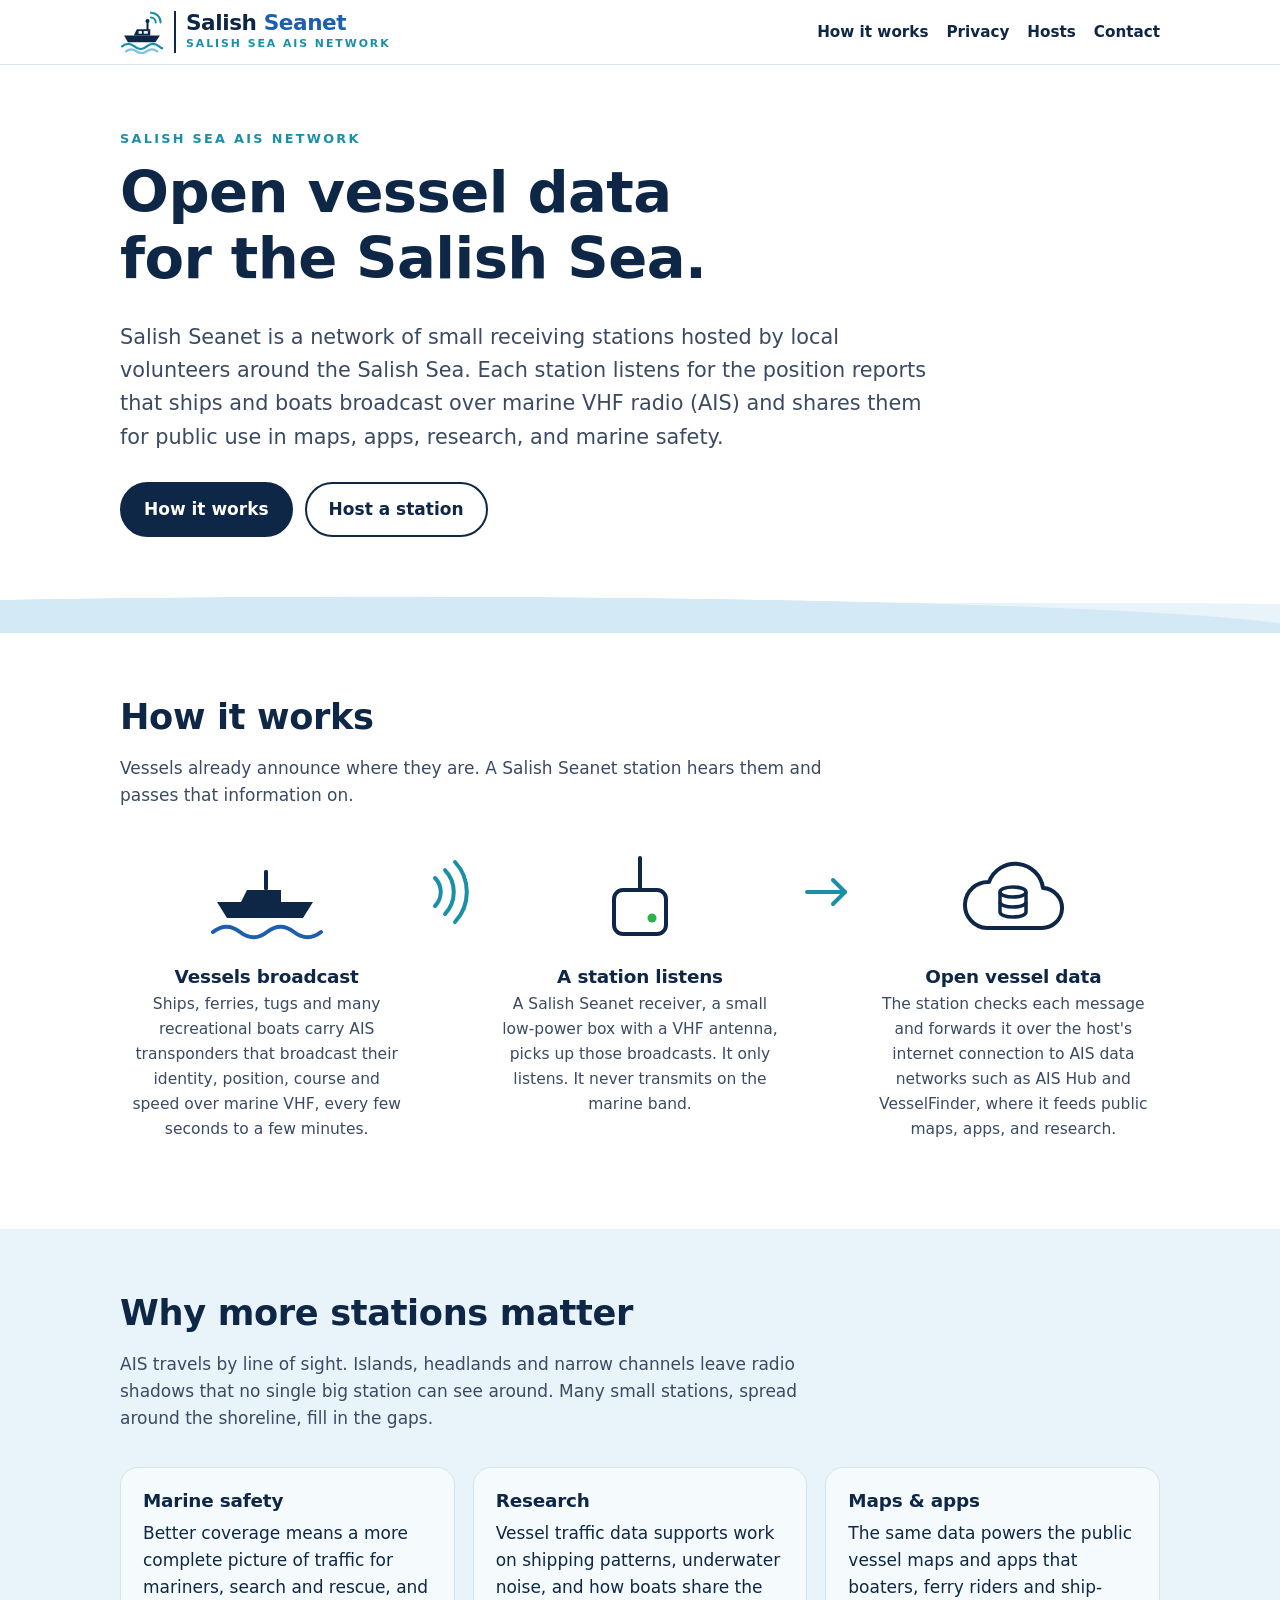
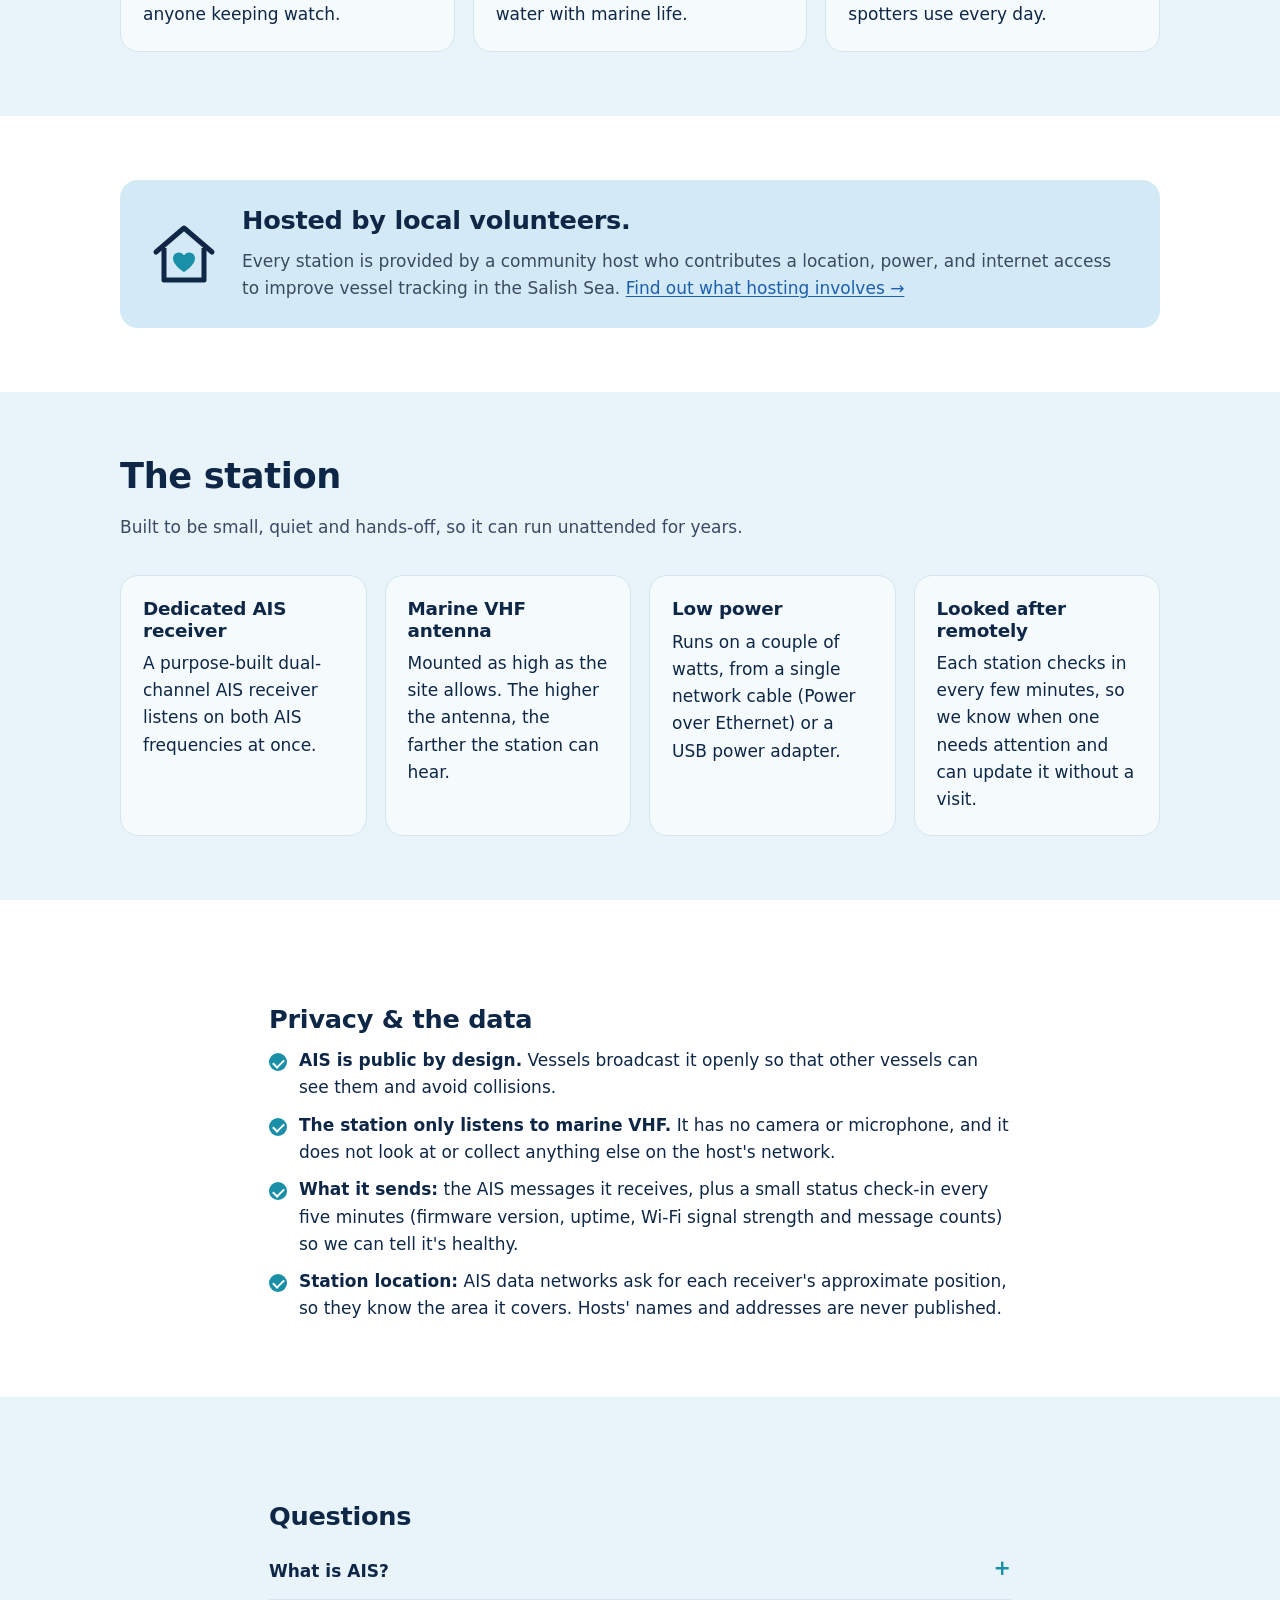
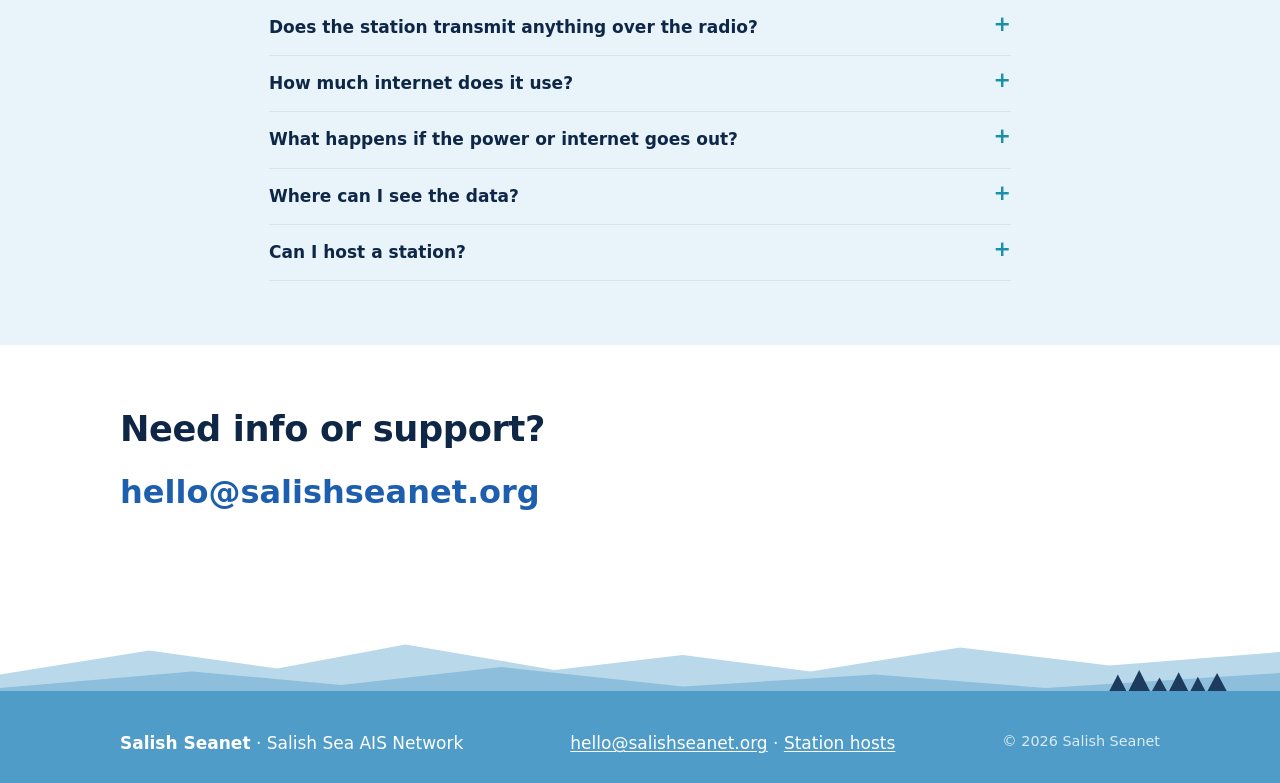
==== index.html @ 32d78054 "Publish site from source 7843631" ====
<!doctype html>
<html lang="en">
<head>
<meta charset="utf-8">
<meta name="viewport" content="width=device-width, initial-scale=1">
<meta name="color-scheme" content="light dark">
<meta name="theme-color" content="#0f2747">
<link rel="icon" href="/assets/logo.svg" type="image/svg+xml">
<link rel="stylesheet" href="/assets/style.css?v=7843631">
<meta property="og:site_name" content="Salish Seanet">
<meta property="og:image" content="https://www.salishseanet.org/assets/logo.svg">
<title>Salish Seanet · Open vessel data for the Salish Sea</title>
<meta name="description" content="Salish Seanet is a network of volunteer-hosted AIS receiving stations that shares vessel positions around the Salish Sea for public maps, apps, research and marine safety.">
<meta property="og:title" content="Salish Seanet · Open vessel data for the Salish Sea">
<meta property="og:description" content="Volunteer-hosted AIS stations sharing vessel positions around the Salish Sea.">
<link rel="canonical" href="https://www.salishseanet.org/">
</head>
<body>
<a class="skip" href="#main">Skip to content</a>
<header class="site-header">
  <div class="wrap header-row">
    <a class="brand" href="/" aria-label="Salish Seanet home">
      <img src="/assets/logo.svg" alt="" width="44" height="44">
      <span class="brand-text">
        <span class="brand-name">Salish <b>Seanet</b></span>
        <span class="brand-tag">Salish Sea AIS Network</span>
      </span>
    </a>
    <nav class="site-nav" aria-label="Main">
      <a href="/#how">How it works</a>
      <a href="/#privacy">Privacy</a>
      <a href="/host/">Hosts</a>
      <a href="/#contact">Contact</a>
    </nav>
  </div>
</header>
<main id="main">

<section class="hero">
  <div class="wrap">
    <p class="eyebrow">Salish Sea AIS Network</p>
    <h1>Open vessel data<br>for the Salish Sea.</h1>
    <p class="lede">Salish Seanet is a network of small receiving stations hosted by
      local volunteers around the Salish Sea. Each station listens for the position
      reports that ships and boats broadcast over marine VHF radio (AIS) and shares
      them for public use in maps, apps, research, and marine safety.</p>
    <div class="cta">
      <a class="btn primary" href="#how">How it works</a>
      <a class="btn" href="/host/">Host a station</a>
    </div>
  </div>
</section>

<section id="how">
  <div class="wrap">
    <h2>How it works</h2>
    <p class="section-lede">Vessels already announce where they are. A Salish Seanet
      station hears them and passes that information on.</p>

    <div class="flow">
      <div class="step">
        <svg class="icon" viewBox="0 0 120 96" aria-hidden="true">
          <g fill="currentColor">
            <rect x="57" y="18" width="4" height="20" rx="1.5"/>
            <path d="M34 50l6-12h34v12z"/>
            <path d="M10 50h96l-10 16H20z"/>
          </g>
          <g fill="none" stroke="var(--blue)" stroke-width="4" stroke-linecap="round">
            <path d="M6 80c9-7 18-7 27 0s18 7 27 0 18-7 27 0 18 7 27 0"/>
          </g>
        </svg>
        <h3>Vessels broadcast</h3>
        <p>Ships, ferries, tugs and many recreational boats carry AIS transponders that
          broadcast their identity, position, course and speed over marine VHF, every
          few seconds to a few minutes.</p>
      </div>

      <svg class="arrow" viewBox="0 0 56 96" aria-hidden="true">
        <g fill="none" stroke="currentColor" stroke-width="4" stroke-linecap="round">
          <path d="M10 34a20 20 0 0 1 0 28"/>
          <path d="M20 26a32 32 0 0 1 0 44"/>
          <path d="M30 18a44 44 0 0 1 0 60"/>
        </g>
      </svg>

      <div class="step">
        <svg class="icon" viewBox="0 0 120 96" aria-hidden="true">
          <rect x="58" y="4" width="4" height="34" rx="2" fill="currentColor"/>
          <rect x="34" y="38" width="52" height="44" rx="9" fill="none" stroke="currentColor" stroke-width="4"/>
          <circle cx="72" cy="66" r="4.5" fill="#2bb24c"/>
        </svg>
        <h3>A station listens</h3>
        <p>A Salish Seanet receiver, a small low-power box with a VHF antenna, picks up
          those broadcasts. It only listens. It never transmits on the marine band.</p>
      </div>

      <svg class="arrow" viewBox="0 0 56 96" aria-hidden="true">
        <g fill="none" stroke="currentColor" stroke-width="4" stroke-linecap="round" stroke-linejoin="round">
          <path d="M8 48h38"/><path d="M34 36l12 12-12 12"/>
        </g>
      </svg>

      <div class="step">
        <svg class="icon" viewBox="0 0 120 96" aria-hidden="true">
          <path d="M34 76h54a20 20 0 0 0 2-40 28 28 0 0 0-54-6 23 23 0 0 0-2 46z" fill="none" stroke="currentColor" stroke-width="4" stroke-linejoin="round"/>
          <g fill="none" stroke="currentColor" stroke-width="3.5">
            <ellipse cx="60" cy="40" rx="13" ry="5"/>
            <path d="M47 40v20c0 2.8 5.8 5 13 5s13-2.2 13-5V40"/>
            <path d="M47 50c0 2.8 5.8 5 13 5s13-2.2 13-5"/>
          </g>
        </svg>
        <h3>Open vessel data</h3>
        <p>The station checks each message and forwards it over the host's internet
          connection to AIS data networks such as AIS&nbsp;Hub and VesselFinder,
          where it feeds public maps, apps, and research.</p>
      </div>
    </div>
  </div>
</section>

<section class="tint">
  <div class="wrap">
    <h2>Why more stations matter</h2>
    <p class="section-lede">AIS travels by line of sight. Islands, headlands and narrow
      channels leave radio shadows that no single big station can see around. Many small
      stations, spread around the shoreline, fill in the gaps.</p>
    <div class="grid">
      <div class="card"><h3>Marine safety</h3><p>Better coverage means a more complete
        picture of traffic for mariners, search and rescue, and anyone keeping watch.</p></div>
      <div class="card"><h3>Research</h3><p>Vessel traffic data supports work on shipping
        patterns, underwater noise, and how boats share the water with marine life.</p></div>
      <div class="card"><h3>Maps &amp; apps</h3><p>The same data powers the public vessel
        maps and apps that boaters, ferry riders and ship-spotters use every day.</p></div>
    </div>
  </div>
</section>

<section>
  <div class="wrap">
    <div class="band">
      <svg viewBox="0 0 72 72" width="72" height="72" aria-hidden="true">
        <path d="M8 34L36 10l28 24" fill="none" stroke="currentColor" stroke-width="5" stroke-linecap="round" stroke-linejoin="round"/>
        <path d="M16 30v32h40V30" fill="none" stroke="currentColor" stroke-width="5" stroke-linejoin="round"/>
        <path d="M36 54s-11-6.5-11-13.5a6 6 0 0 1 11-3.3 6 6 0 0 1 11 3.3C47 47.5 36 54 36 54z" fill="var(--teal)"/>
      </svg>
      <div>
        <h2>Hosted by local volunteers.</h2>
        <p>Every station is provided by a community host who contributes a location,
          power, and internet access to improve vessel tracking in the Salish Sea.
          <a href="/host/">Find out what hosting involves →</a></p>
      </div>
    </div>
  </div>
</section>

<section class="tint">
  <div class="wrap">
    <h2>The station</h2>
    <p class="section-lede">Built to be small, quiet and hands-off, so it can run
      unattended for years.</p>
    <div class="grid">
      <div class="card"><h3>Dedicated AIS receiver</h3><p>A purpose-built dual-channel AIS
        receiver listens on both AIS frequencies at once.</p></div>
      <div class="card"><h3>Marine VHF antenna</h3><p>Mounted as high as the site allows.
        The higher the antenna, the farther the station can hear.</p></div>
      <div class="card"><h3>Low power</h3><p>Runs on a couple of watts, from a single
        network cable (Power over Ethernet) or a USB power adapter.</p></div>
      <div class="card"><h3>Looked after remotely</h3><p>Each station checks in every few
        minutes, so we know when one needs attention and can update it without a visit.</p></div>
    </div>
  </div>
</section>

<section id="privacy">
  <div class="wrap prose">
    <h2>Privacy &amp; the data</h2>
    <ul class="checks">
      <li><strong>AIS is public by design.</strong> Vessels broadcast it openly so that other
        vessels can see them and avoid collisions.</li>
      <li><strong>The station only listens to marine VHF.</strong> It has no camera or
        microphone, and it does not look at or collect anything else on the host's network.</li>
      <li><strong>What it sends:</strong> the AIS messages it receives, plus a small status
        check-in every five minutes (firmware version, uptime, Wi-Fi signal strength and
        message counts) so we can tell it's healthy.</li>
      <li><strong>Station location:</strong> AIS data networks ask for each receiver's
        approximate position, so they know the area it covers. Hosts' names and addresses
        are never published.</li>
    </ul>
  </div>
</section>

<section class="tint" id="faq">
  <div class="wrap prose">
    <h2>Questions</h2>
    <details><summary>What is AIS?</summary>
      <p>The Automatic Identification System. Ships and many smaller boats carry an AIS
        transponder that broadcasts the vessel's name, position, course and speed on two
        marine VHF channels near 162&nbsp;MHz. Anyone with a receiver can hear it.</p></details>
    <details><summary>Does the station transmit anything over the radio?</summary>
      <p>No. It's a receiver only. All it sends goes over the host's internet connection.</p></details>
    <details><summary>How much internet does it use?</summary>
      <p>Very little. AIS messages are tiny text lines, so a station typically uses only a few
        megabytes a day, even near busy shipping lanes.</p></details>
    <details><summary>What happens if the power or internet goes out?</summary>
      <p>Nothing to do. The station starts again on its own when power returns and picks up
        where it left off when the connection comes back.</p></details>
    <details><summary>Where can I see the data?</summary>
      <p>On public vessel-tracking maps such as VesselFinder. AIS Hub also shares the
        combined data with organizations that contribute their own feeds.</p></details>
    <details><summary>Can I host a station?</summary>
      <p>We'd love to hear from you, especially if you have a spot with a clear view of the
        water. See <a href="/host/">hosting a station</a>.</p></details>
  </div>
</section>

<section id="contact">
  <div class="wrap contact">
    <div>
      <h2>Need info or support?</h2>
      <a class="big" href="mailto:hello@salishseanet.org">hello@salishseanet.org</a>
    </div>
  </div>
</section>

</main>
<footer class="site-footer">
  <svg class="shoreline" viewBox="0 0 1200 120" preserveAspectRatio="none" aria-hidden="true">
    <path d="M0 70 L140 38 L260 62 L380 30 L520 64 L640 44 L760 66 L900 34 L1040 58 L1200 40 V120 H0Z" fill="var(--hill-far)"/>
    <path d="M0 88 L180 66 L320 84 L470 60 L640 86 L820 70 L980 88 L1200 68 V120 H0Z" fill="var(--hill-near)"/>
    <g fill="var(--trees)">
      <path d="M1040 92l8-22 8 22z"/><path d="M1058 92l10-28 10 28z"/><path d="M1080 92l7-18 7 18z"/>
      <path d="M1096 92l9-25 9 25z"/><path d="M1116 92l7-19 7 19z"/><path d="M1132 92l9-24 9 24z"/>
    </g>
    <rect y="92" width="1200" height="28" fill="var(--water)"/>
  </svg>
  <div class="footer-body">
    <div class="wrap footer-row">
      <p><strong>Salish Seanet</strong> · Salish Sea AIS Network</p>
      <p><a href="mailto:hello@salishseanet.org">hello@salishseanet.org</a> · <a href="/host/">Station hosts</a></p>
      <p class="fine">© 2026 Salish Seanet</p>
    </div>
  </div>
</footer>
</body>
</html>
---- assets/style.css ----
/* Salish Seanet — colours from the station sticker */
:root {
  --ink: #0f2747;
  --ink-soft: #3b4a63;
  --blue: #1d5fae;
  --teal: #1a8fa8;
  --sky: #e8f3fa;
  --sky-2: #d3e9f5;
  --bg: #ffffff;
  --card: #f5fafd;
  --line: #d6e4ee;
  --hill-far: #b9d8ea;
  --hill-near: #8dbfdc;
  --trees: #1d3b5c;
  --water: #4f9cc8;
  --radius: 18px;
  --maxw: 1080px;
}
@media (prefers-color-scheme: dark) {
  :root {
    --ink: #e7f0f8;
    --ink-soft: #b3c3d6;
    --blue: #7db4f0;
    --teal: #4cc0d6;
    --sky: #12243a;
    --sky-2: #17304c;
    --bg: #0a1626;
    --card: #10213a;
    --line: #22395a;
    --hill-far: #1b3553;
    --hill-near: #23476d;
    --trees: #0b1a2c;
    --water: #1f5a85;
  }
}

* { box-sizing: border-box; }
html { scroll-behavior: smooth; }
body {
  margin: 0;
  background: var(--bg);
  color: var(--ink);
  font: 17px/1.6 system-ui, -apple-system, "Segoe UI", Roboto, "Helvetica Neue", Arial, sans-serif;
  -webkit-text-size-adjust: 100%;
}
img, svg { max-width: 100%; }
a { color: var(--blue); text-underline-offset: 2px; }
a:hover { color: var(--teal); }
h1, h2, h3 { line-height: 1.15; letter-spacing: -0.01em; margin: 0 0 .5em; }
h1 { font-size: clamp(2.2rem, 6vw, 3.6rem); font-weight: 800; }
h2 { font-size: clamp(1.6rem, 3.6vw, 2.2rem); font-weight: 800; }
h3 { font-size: 1.15rem; font-weight: 700; }
p { margin: 0 0 1em; }
.wrap { max-width: var(--maxw); margin: 0 auto; padding: 0 20px; }

.skip { position: absolute; left: -9999px; }
.skip:focus { left: 12px; top: 12px; background: var(--bg); padding: 8px 12px; z-index: 10; }

/* Header */
.site-header { border-bottom: 1px solid var(--line); background: var(--bg); position: sticky; top: 0; z-index: 5; }
.header-row { display: flex; align-items: center; justify-content: space-between; gap: 16px; padding-top: 10px; padding-bottom: 10px; flex-wrap: wrap; }
.brand { display: flex; align-items: center; gap: 10px; text-decoration: none; color: var(--ink); }
.brand-text { display: flex; flex-direction: column; border-left: 2px solid var(--ink); padding-left: 10px; }
.brand-name { font-size: 1.35rem; font-weight: 800; letter-spacing: -0.02em; line-height: 1.1; }
.brand-name b { color: var(--blue); font-weight: 800; }
.brand-tag { font-size: .68rem; letter-spacing: .18em; text-transform: uppercase; color: var(--teal); font-weight: 600; }
.site-nav { display: flex; gap: 18px; flex-wrap: wrap; }
.site-nav a { color: var(--ink); text-decoration: none; font-weight: 600; font-size: .95rem; }
.site-nav a:hover { color: var(--teal); }

/* Hero */
.hero { position: relative; padding: 64px 0 96px; overflow: hidden; }
.hero::after {
  content: ""; position: absolute; left: 0; right: 0; bottom: 0; height: 70px;
  background:
    radial-gradient(120% 60px at 30% 100%, var(--sky-2) 60%, transparent 61%),
    radial-gradient(120% 50px at 80% 100%, var(--sky) 60%, transparent 61%);
}
.eyebrow { text-transform: uppercase; letter-spacing: .18em; font-size: .8rem; font-weight: 700; color: var(--teal); margin-bottom: .8em; }
.lede { font-size: clamp(1.1rem, 2.2vw, 1.3rem); color: var(--ink-soft); max-width: 40em; }
.cta { display: flex; gap: 12px; flex-wrap: wrap; margin-top: 28px; }
.btn { display: inline-block; padding: 12px 22px; border-radius: 999px; font-weight: 700; text-decoration: none; border: 2px solid var(--ink); color: var(--ink); }
.btn.primary { background: var(--ink); color: var(--bg); }
.btn:hover { border-color: var(--teal); color: var(--teal); }
.btn.primary:hover { background: var(--teal); color: #fff; }

/* Sections */
section { padding: 64px 0; }
section.tint { background: var(--sky); }
.section-lede { color: var(--ink-soft); max-width: 42em; margin-bottom: 2em; }

/* Flow diagram */
.flow { display: grid; grid-template-columns: 1fr auto 1fr auto 1fr; align-items: start; gap: 12px; }
.step { text-align: center; padding: 8px; }
.step .icon { width: 120px; height: 96px; margin: 0 auto 10px; color: var(--ink); }
.step h3 { margin-bottom: .3em; }
.step p { color: var(--ink-soft); font-size: .97rem; }
.arrow { color: var(--teal); width: 56px; height: 96px; }
@media (max-width: 760px) {
  .flow { grid-template-columns: 1fr; }
  .arrow { transform: rotate(90deg); margin: -8px auto; height: 48px; }
}

/* Cards */
.grid { display: grid; gap: 18px; grid-template-columns: repeat(auto-fit, minmax(240px, 1fr)); }
.card { background: var(--card); border: 1px solid var(--line); border-radius: var(--radius); padding: 22px; }
.card p:last-child { margin-bottom: 0; }

/* Volunteer band */
.band { display: flex; gap: 22px; align-items: center; background: var(--sky-2); border-radius: var(--radius); padding: 26px 28px; }
.band svg { flex: 0 0 72px; color: var(--ink); }
.band h2 { font-size: 1.6rem; }
.band p { margin: 0; color: var(--ink-soft); }
@media (max-width: 560px) { .band { flex-direction: column; align-items: flex-start; } }

/* Lists, FAQ */
.checks { list-style: none; padding: 0; margin: 0; }
.checks li { padding-left: 30px; position: relative; margin-bottom: .6em; }
.checks li::before { content: ""; position: absolute; left: 0; top: .35em; width: 18px; height: 18px; border-radius: 50%; background: var(--teal); }
.checks li::after { content: ""; position: absolute; left: 6px; top: .55em; width: 5px; height: 9px; border: solid var(--bg); border-width: 0 2px 2px 0; transform: rotate(45deg); }
details { border-bottom: 1px solid var(--line); padding: 14px 0; }
details summary { cursor: pointer; font-weight: 700; list-style: none; display: flex; justify-content: space-between; gap: 12px; }
details summary::-webkit-details-marker { display: none; }
details summary::after { content: "+"; color: var(--teal); font-size: 1.3rem; line-height: 1; }
details[open] summary::after { content: "–"; }
details p { margin: .6em 0 0; color: var(--ink-soft); }

/* Contact */
.contact { display: flex; gap: 28px; align-items: center; flex-wrap: wrap; }
.contact .big { font-size: clamp(1.4rem, 3.4vw, 2rem); font-weight: 800; color: var(--blue); text-decoration: none; word-break: break-word; }

/* Footer */
.site-footer { margin-top: 40px; }
.shoreline { display: block; width: 100%; height: 90px; }
.footer-body { background: var(--water); color: #fff; padding: 18px 0 26px; }
.footer-body a { color: #fff; }
.footer-row { display: flex; flex-wrap: wrap; justify-content: space-between; gap: 6px 24px; }
.footer-row p { margin: 0; }
.fine { opacity: .8; font-size: .9rem; }

/* Simple page */
.page-head { padding-top: 56px; padding-bottom: 24px; }
.prose { max-width: 46em; }
.prose h2 { margin-top: 1.6em; font-size: 1.6rem; }
.steps { padding-left: 1.2em; }
.steps li { margin-bottom: .6em; }
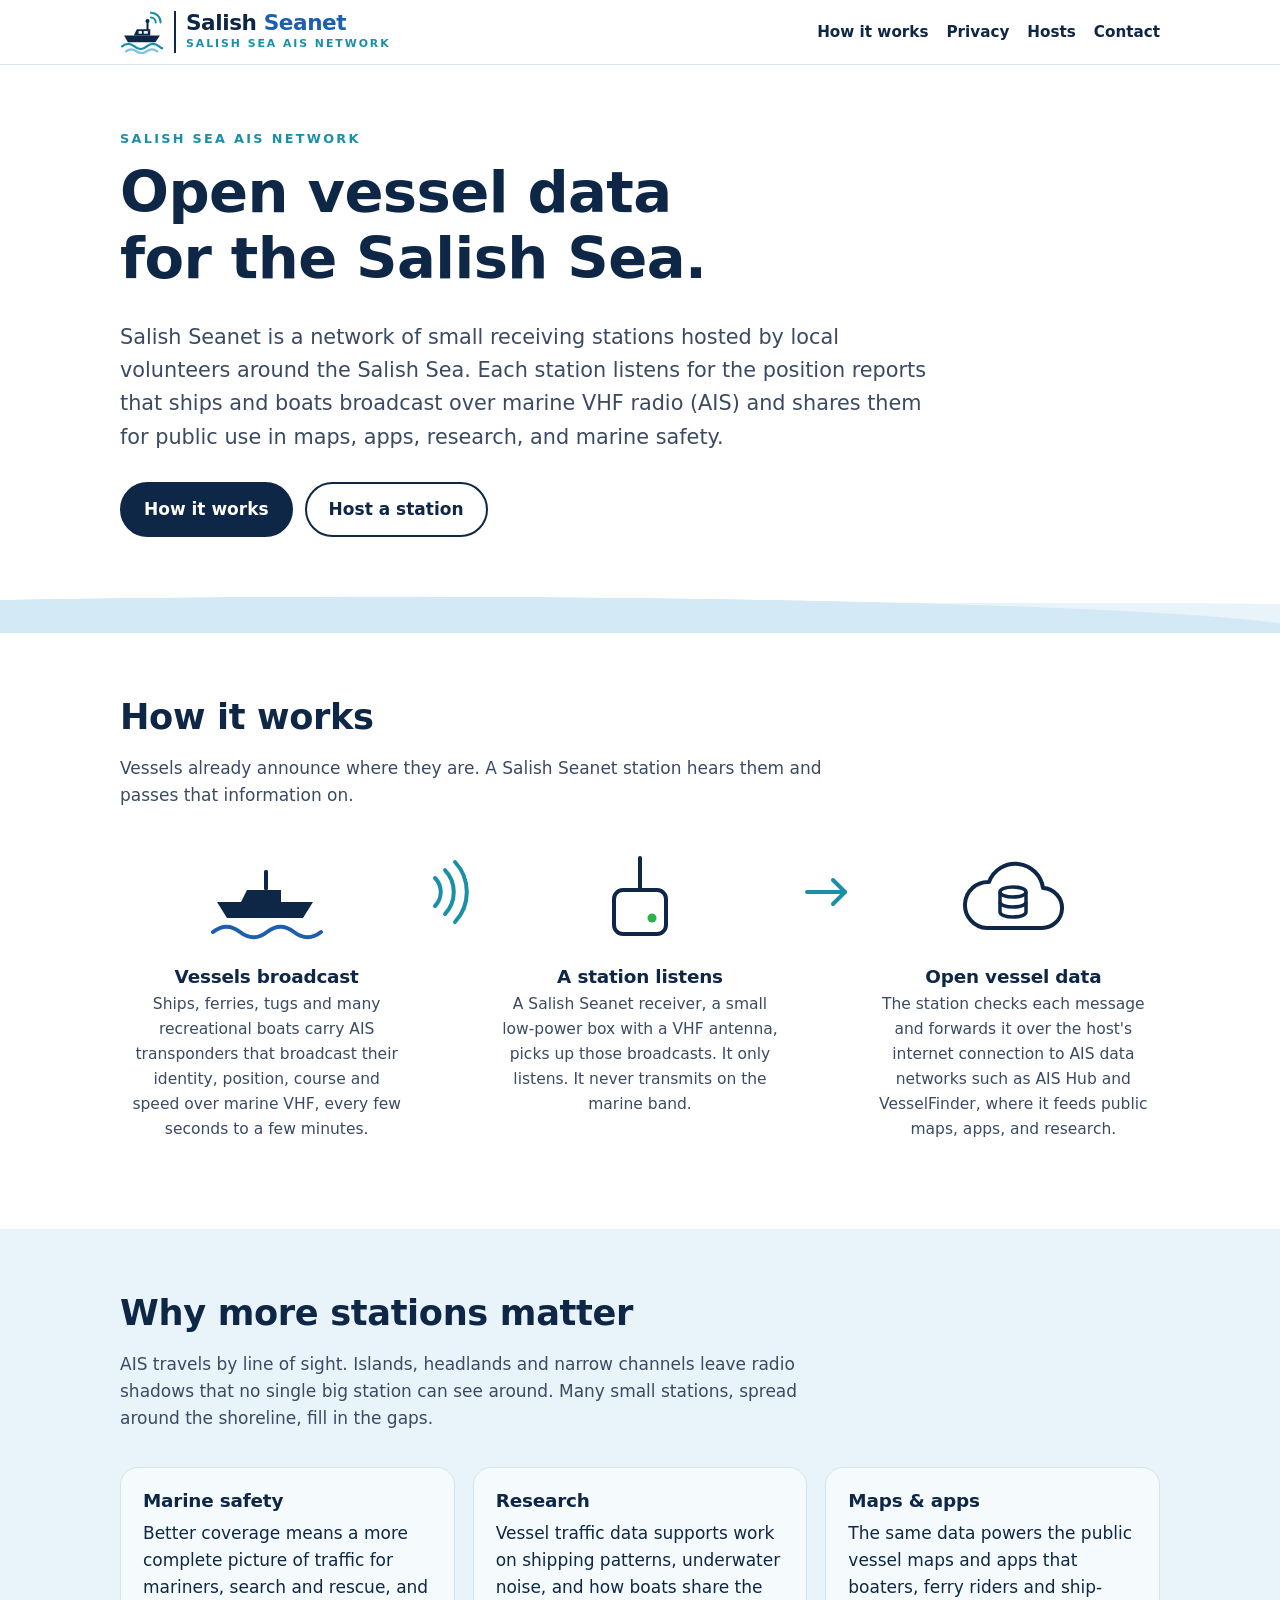
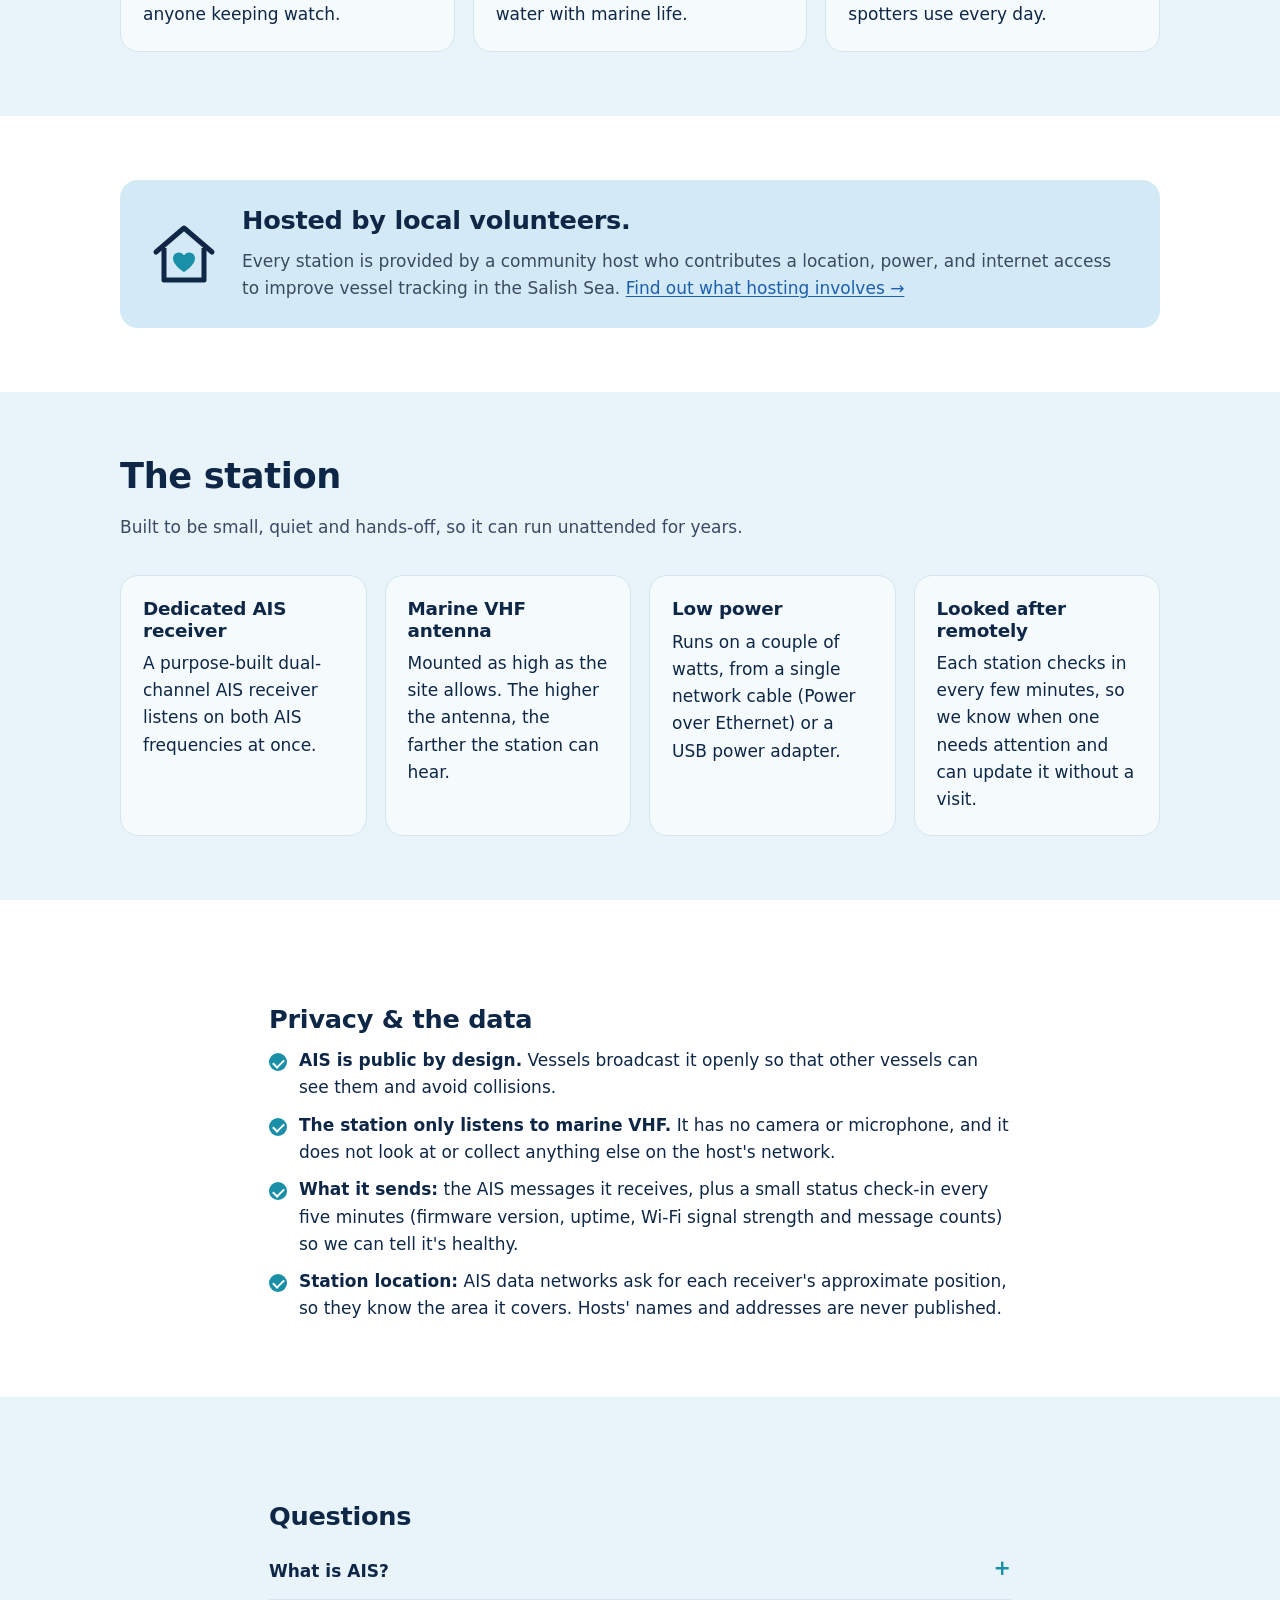
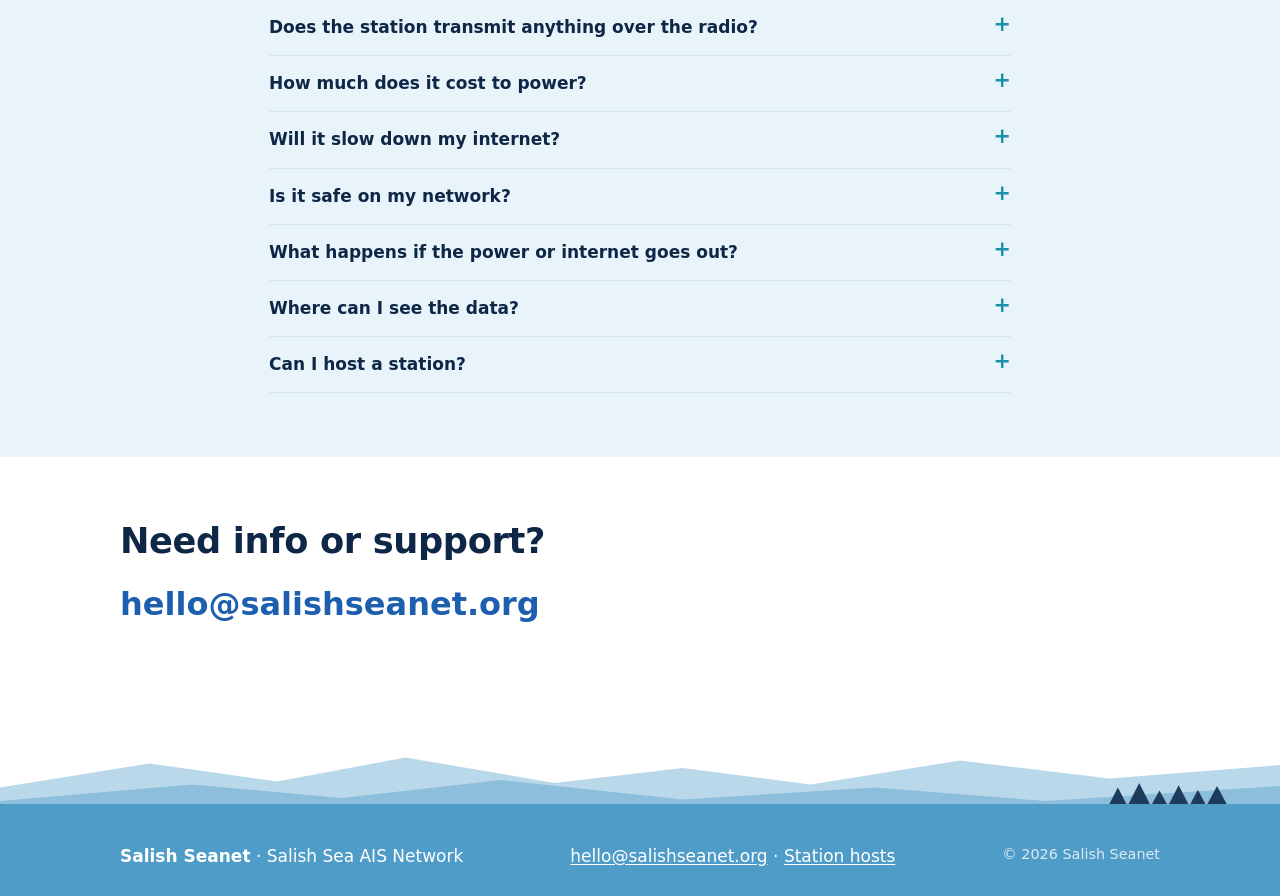
==== commit 59c47c75: "Publish site from source 15d46f9" ====
--- a/index.html
+++ b/index.html
@@ -6,7 +6,7 @@
 <meta name="color-scheme" content="light dark">
 <meta name="theme-color" content="#0f2747">
 <link rel="icon" href="/assets/logo.svg" type="image/svg+xml">
-<link rel="stylesheet" href="/assets/style.css?v=7843631">
+<link rel="stylesheet" href="/assets/style.css?v=15d46f9">
 <meta property="og:site_name" content="Salish Seanet">
 <meta property="og:image" content="https://www.salishseanet.org/assets/logo.svg">
 <title>Salish Seanet · Open vessel data for the Salish Sea</title>
@@ -198,9 +198,14 @@
         marine VHF channels near 162&nbsp;MHz. Anyone with a receiver can hear it.</p></details>
     <details><summary>Does the station transmit anything over the radio?</summary>
       <p>No. It's a receiver only. All it sends goes over the host's internet connection.</p></details>
-    <details><summary>How much internet does it use?</summary>
-      <p>Very little. AIS messages are tiny text lines, so a station typically uses only a few
-        megabytes a day, even near busy shipping lanes.</p></details>
+    <details><summary>How much does it cost to power?</summary>
+      <p>About $3 a year. It draws about two watts, less than a single LED light bulb.</p></details>
+    <details><summary>Will it slow down my internet?</summary>
+      <p>No. It uses a tiny bit of upload spread through the day, about the same as loading
+        a few web pages, and doesn't touch your download speed.</p></details>
+    <details><summary>Is it safe on my network?</summary>
+      <p>Yes. It only sends AIS data out, accepts no incoming connections, and never talks to
+        your other devices. <a href="/host/#costs">More for hosts →</a></p></details>
     <details><summary>What happens if the power or internet goes out?</summary>
       <p>Nothing to do. The station starts again on its own when power returns and picks up
         where it left off when the connection comes back.</p></details>
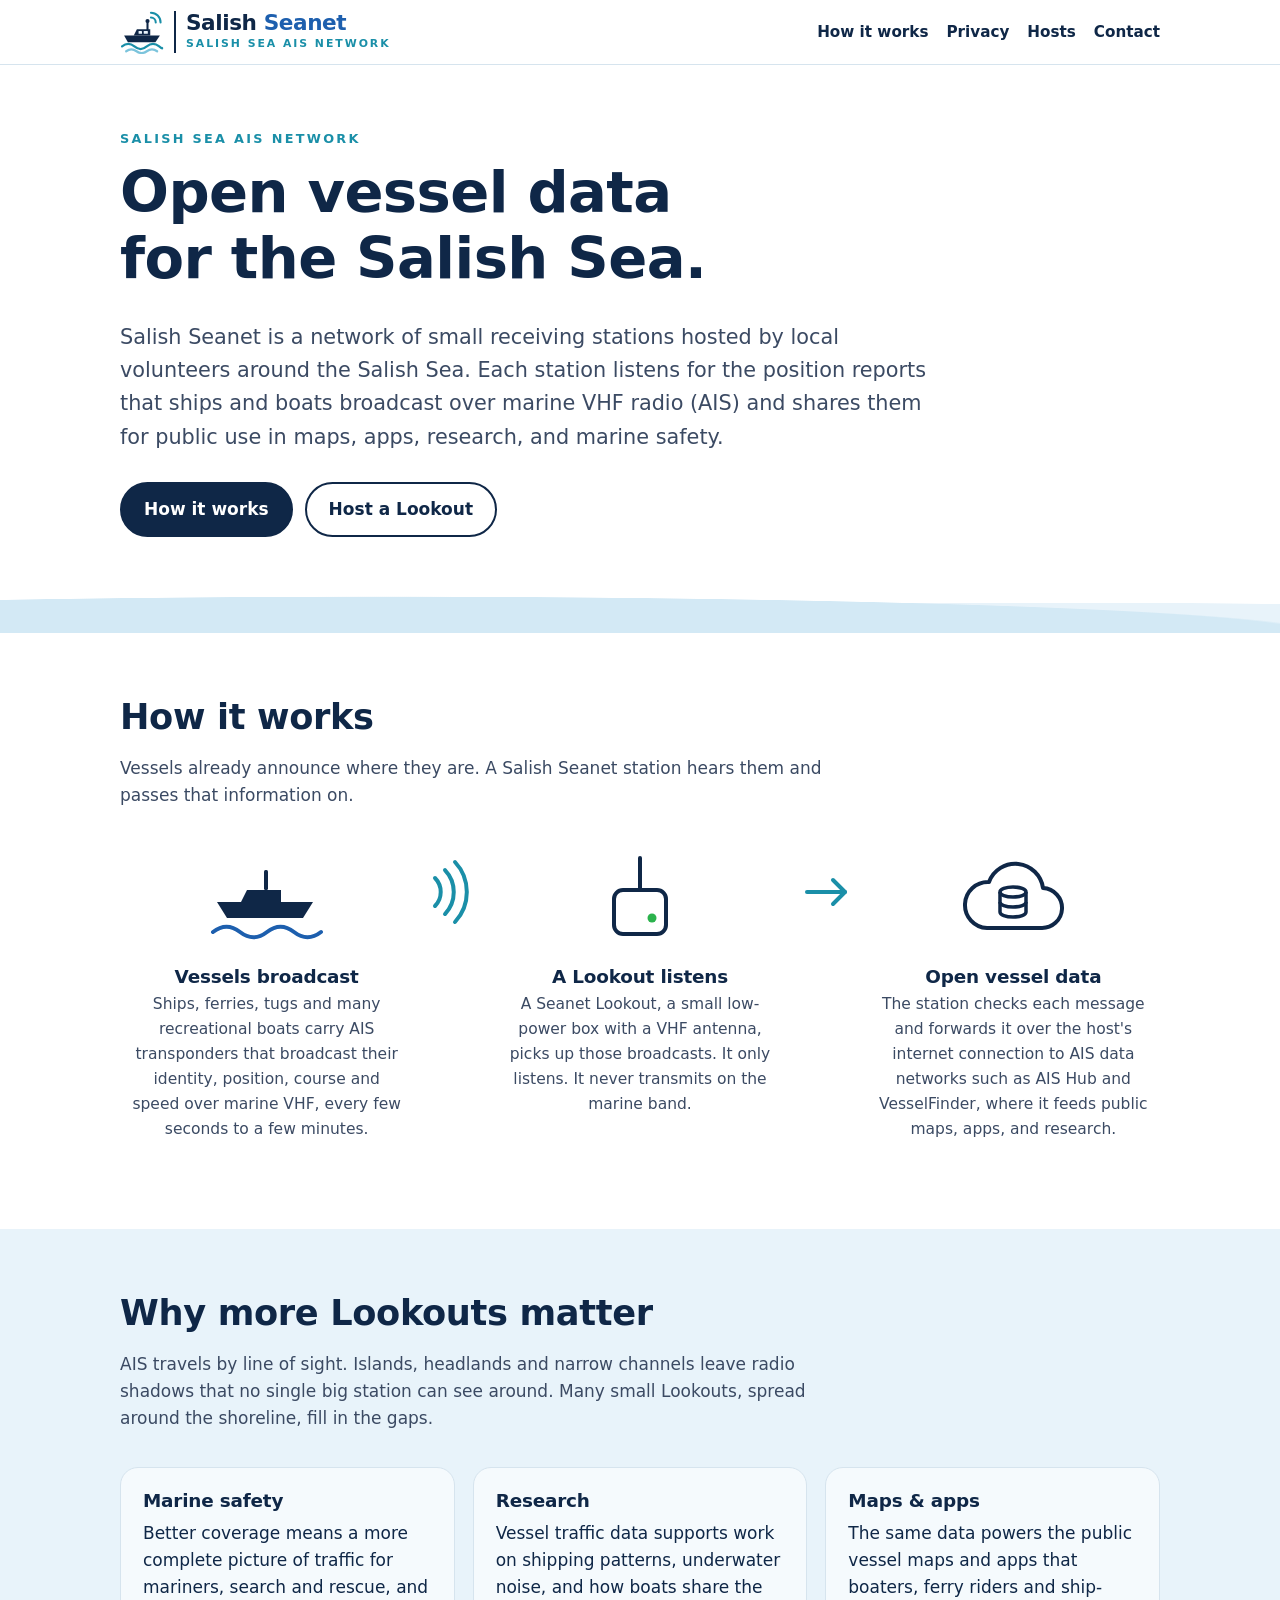
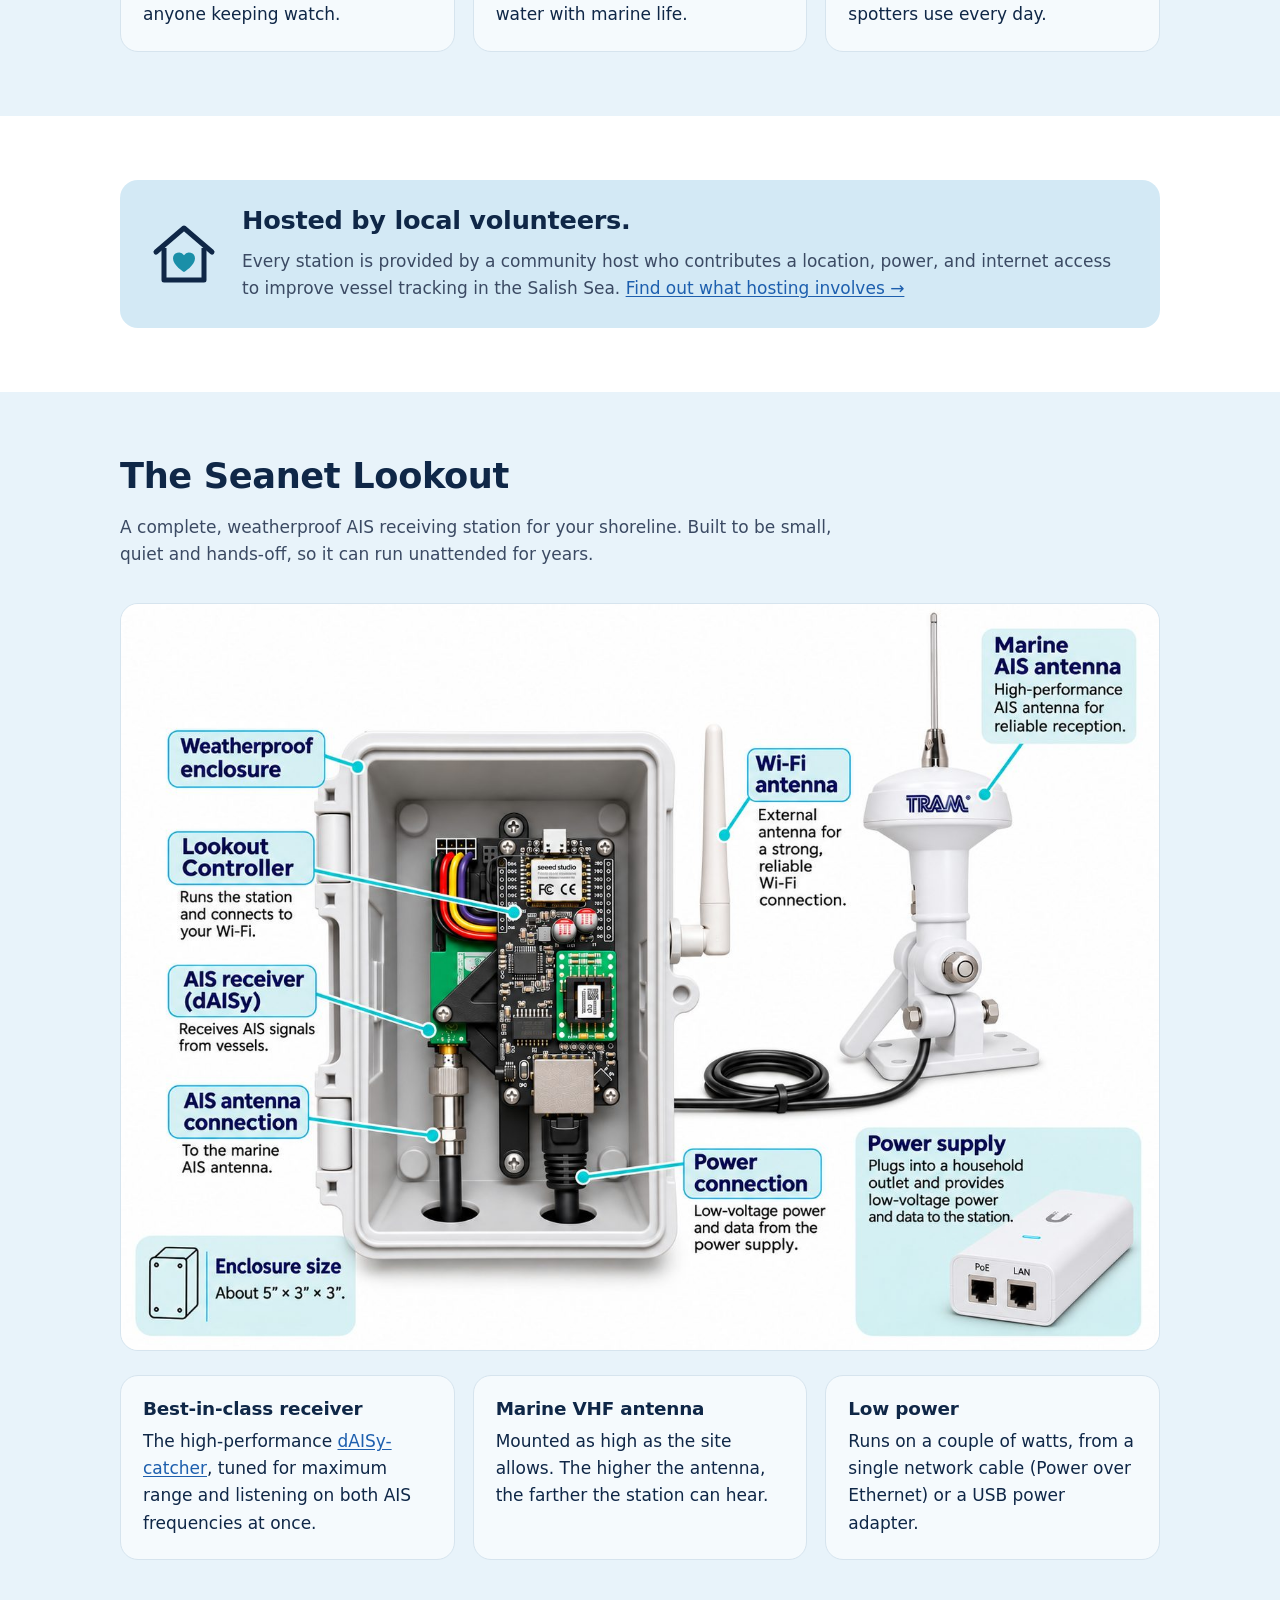
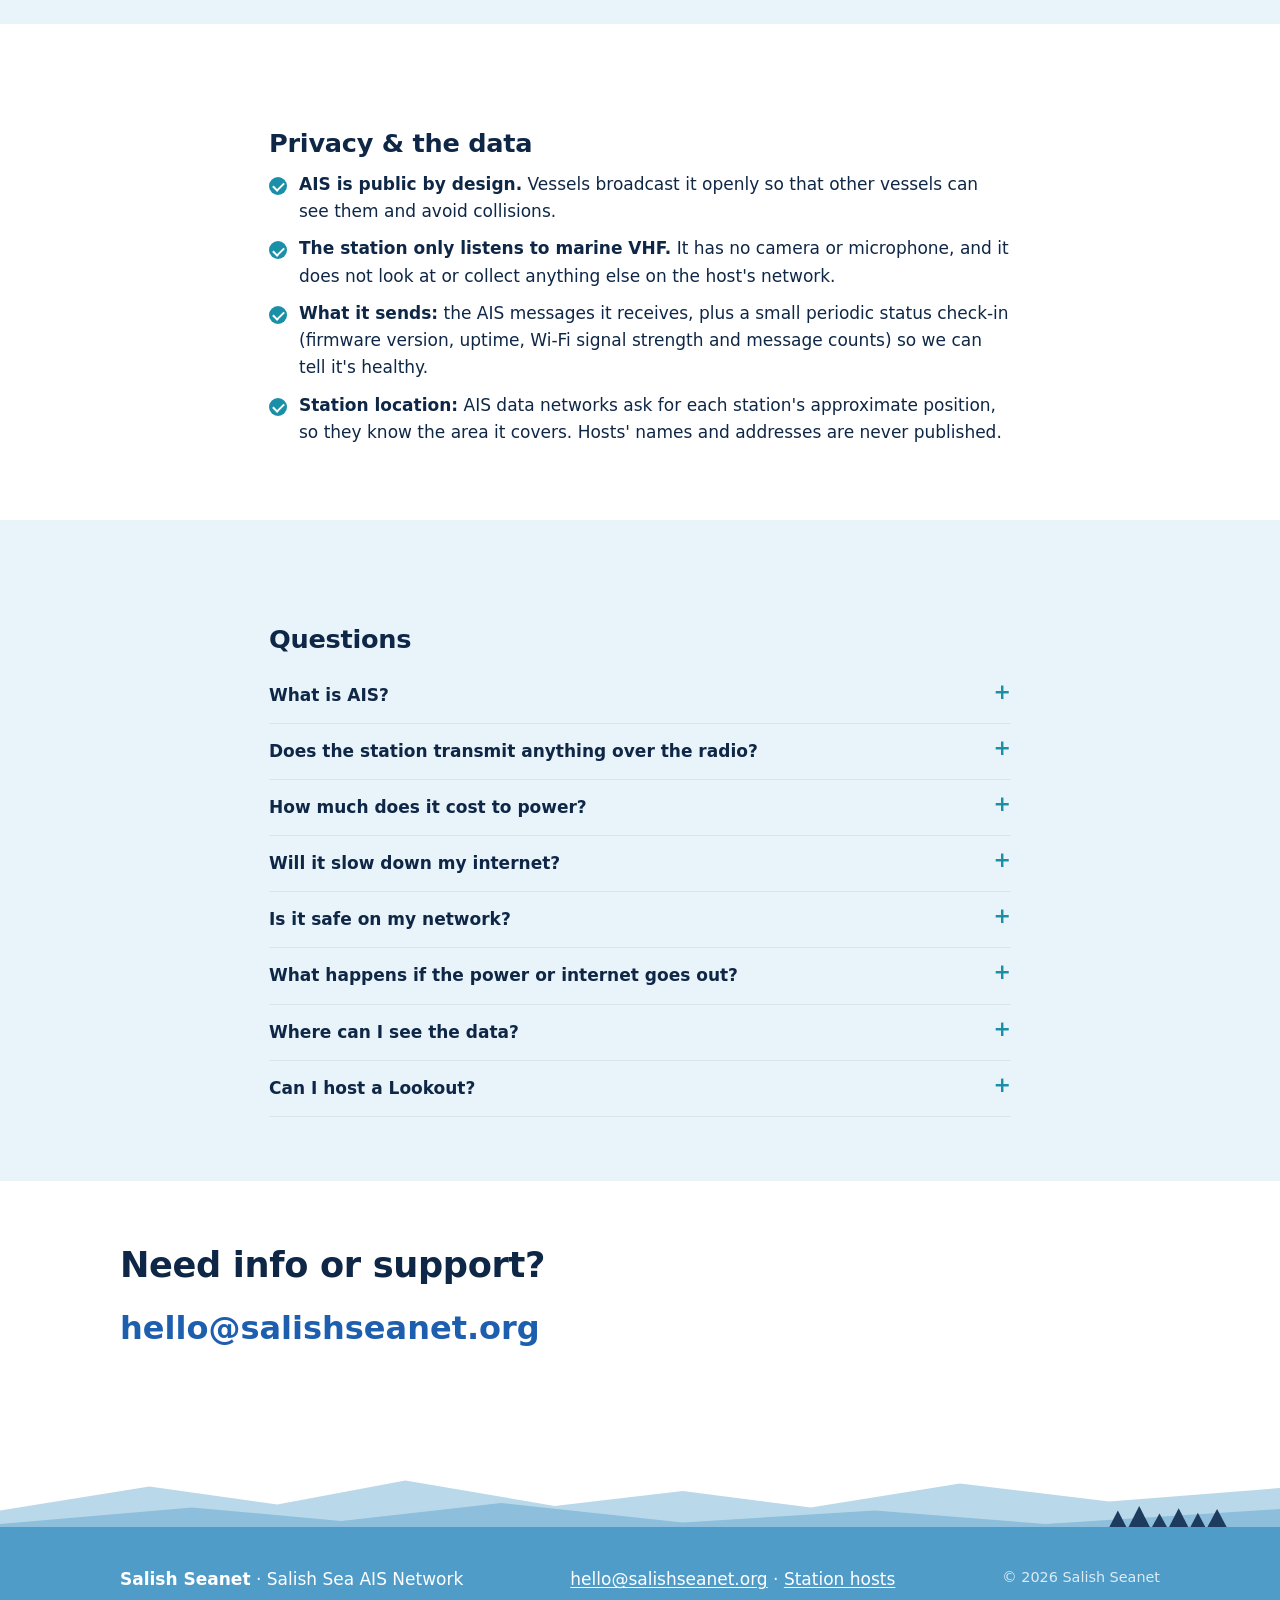
==== commit c3e66903: "Publish site from source f023664" ====
--- a/index.html
+++ b/index.html
@@ -6,7 +6,7 @@
 <meta name="color-scheme" content="light dark">
 <meta name="theme-color" content="#0f2747">
 <link rel="icon" href="/assets/logo.svg" type="image/svg+xml">
-<link rel="stylesheet" href="/assets/style.css?v=15d46f9">
+<link rel="stylesheet" href="/assets/style.css?v=f023664">
 <meta property="og:site_name" content="Salish Seanet">
 <meta property="og:image" content="https://www.salishseanet.org/assets/logo.svg">
 <title>Salish Seanet · Open vessel data for the Salish Sea</title>
@@ -46,7 +46,7 @@
       them for public use in maps, apps, research, and marine safety.</p>
     <div class="cta">
       <a class="btn primary" href="#how">How it works</a>
-      <a class="btn" href="/host/">Host a station</a>
+      <a class="btn" href="/host/">Host a Lookout</a>
     </div>
   </div>
 </section>
@@ -89,8 +89,8 @@
           <rect x="34" y="38" width="52" height="44" rx="9" fill="none" stroke="currentColor" stroke-width="4"/>
           <circle cx="72" cy="66" r="4.5" fill="#2bb24c"/>
         </svg>
-        <h3>A station listens</h3>
-        <p>A Salish Seanet receiver, a small low-power box with a VHF antenna, picks up
+        <h3>A Lookout listens</h3>
+        <p>A Seanet Lookout, a small low-power box with a VHF antenna, picks up
           those broadcasts. It only listens. It never transmits on the marine band.</p>
       </div>
 
@@ -120,10 +120,10 @@
 
 <section class="tint">
   <div class="wrap">
-    <h2>Why more stations matter</h2>
+    <h2>Why more Lookouts matter</h2>
     <p class="section-lede">AIS travels by line of sight. Islands, headlands and narrow
       channels leave radio shadows that no single big station can see around. Many small
-      stations, spread around the shoreline, fill in the gaps.</p>
+      Lookouts, spread around the shoreline, fill in the gaps.</p>
     <div class="grid">
       <div class="card"><h3>Marine safety</h3><p>Better coverage means a more complete
         picture of traffic for mariners, search and rescue, and anyone keeping watch.</p></div>
@@ -155,18 +155,23 @@
 
 <section class="tint">
   <div class="wrap">
-    <h2>The station</h2>
-    <p class="section-lede">Built to be small, quiet and hands-off, so it can run
-      unattended for years.</p>
+    <h2>The Seanet Lookout</h2>
+    <p class="section-lede">A complete, weatherproof AIS receiving station for your
+      shoreline. Built to be small, quiet and hands-off, so it can run unattended for years.</p>
+    <figure class="kit">
+      <img src="/assets/station-kit.jpg" width="1479" height="1063" loading="lazy"
+        alt="A Seanet Lookout: a small weatherproof box holding the controller and
+        AIS receiver, with a Wi-Fi antenna, a marine AIS antenna on a mount, and a
+        plug-in Power over Ethernet supply.">
+    </figure>
     <div class="grid">
-      <div class="card"><h3>Dedicated AIS receiver</h3><p>A purpose-built dual-channel AIS
-        receiver listens on both AIS frequencies at once.</p></div>
+      <div class="card"><h3>Best-in-class receiver</h3><p>The high-performance
+        <a href="https://shop.wegmatt.com/products/daisy-catcher-high-performance-ais-receiver">dAISy-catcher</a>,
+        tuned for maximum range and listening on both AIS frequencies at once.</p></div>
       <div class="card"><h3>Marine VHF antenna</h3><p>Mounted as high as the site allows.
         The higher the antenna, the farther the station can hear.</p></div>
       <div class="card"><h3>Low power</h3><p>Runs on a couple of watts, from a single
         network cable (Power over Ethernet) or a USB power adapter.</p></div>
-      <div class="card"><h3>Looked after remotely</h3><p>Each station checks in every few
-        minutes, so we know when one needs attention and can update it without a visit.</p></div>
     </div>
   </div>
 </section>
@@ -179,10 +184,10 @@
         vessels can see them and avoid collisions.</li>
       <li><strong>The station only listens to marine VHF.</strong> It has no camera or
         microphone, and it does not look at or collect anything else on the host's network.</li>
-      <li><strong>What it sends:</strong> the AIS messages it receives, plus a small status
-        check-in every five minutes (firmware version, uptime, Wi-Fi signal strength and
+      <li><strong>What it sends:</strong> the AIS messages it receives, plus a small periodic
+        status check-in (firmware version, uptime, Wi-Fi signal strength and
         message counts) so we can tell it's healthy.</li>
-      <li><strong>Station location:</strong> AIS data networks ask for each receiver's
+      <li><strong>Station location:</strong> AIS data networks ask for each station's
         approximate position, so they know the area it covers. Hosts' names and addresses
         are never published.</li>
     </ul>
@@ -197,7 +202,7 @@
         transponder that broadcasts the vessel's name, position, course and speed on two
         marine VHF channels near 162&nbsp;MHz. Anyone with a receiver can hear it.</p></details>
     <details><summary>Does the station transmit anything over the radio?</summary>
-      <p>No. It's a receiver only. All it sends goes over the host's internet connection.</p></details>
+      <p>No. It only receives. All it sends goes over the host's internet connection.</p></details>
     <details><summary>How much does it cost to power?</summary>
       <p>About $3 a year. It draws about two watts, less than a single LED light bulb.</p></details>
     <details><summary>Will it slow down my internet?</summary>
@@ -212,7 +217,7 @@
     <details><summary>Where can I see the data?</summary>
       <p>On public vessel-tracking maps such as VesselFinder. AIS Hub also shares the
         combined data with organizations that contribute their own feeds.</p></details>
-    <details><summary>Can I host a station?</summary>
+    <details><summary>Can I host a Lookout?</summary>
       <p>We'd love to hear from you, especially if you have a spot with a clear view of the
         water. See <a href="/host/">hosting a station</a>.</p></details>
   </div>
--- a/assets/style.css
+++ b/assets/style.css
@@ -144,3 +144,7 @@
 .prose h2 { margin-top: 1.6em; font-size: 1.6rem; }
 .steps { padding-left: 1.2em; }
 .steps li { margin-bottom: .6em; }
+
+/* Hardware photo */
+.kit { margin: 0 0 24px; }
+.kit img { display: block; width: 100%; height: auto; border-radius: var(--radius); border: 1px solid var(--line); background: #fff; }
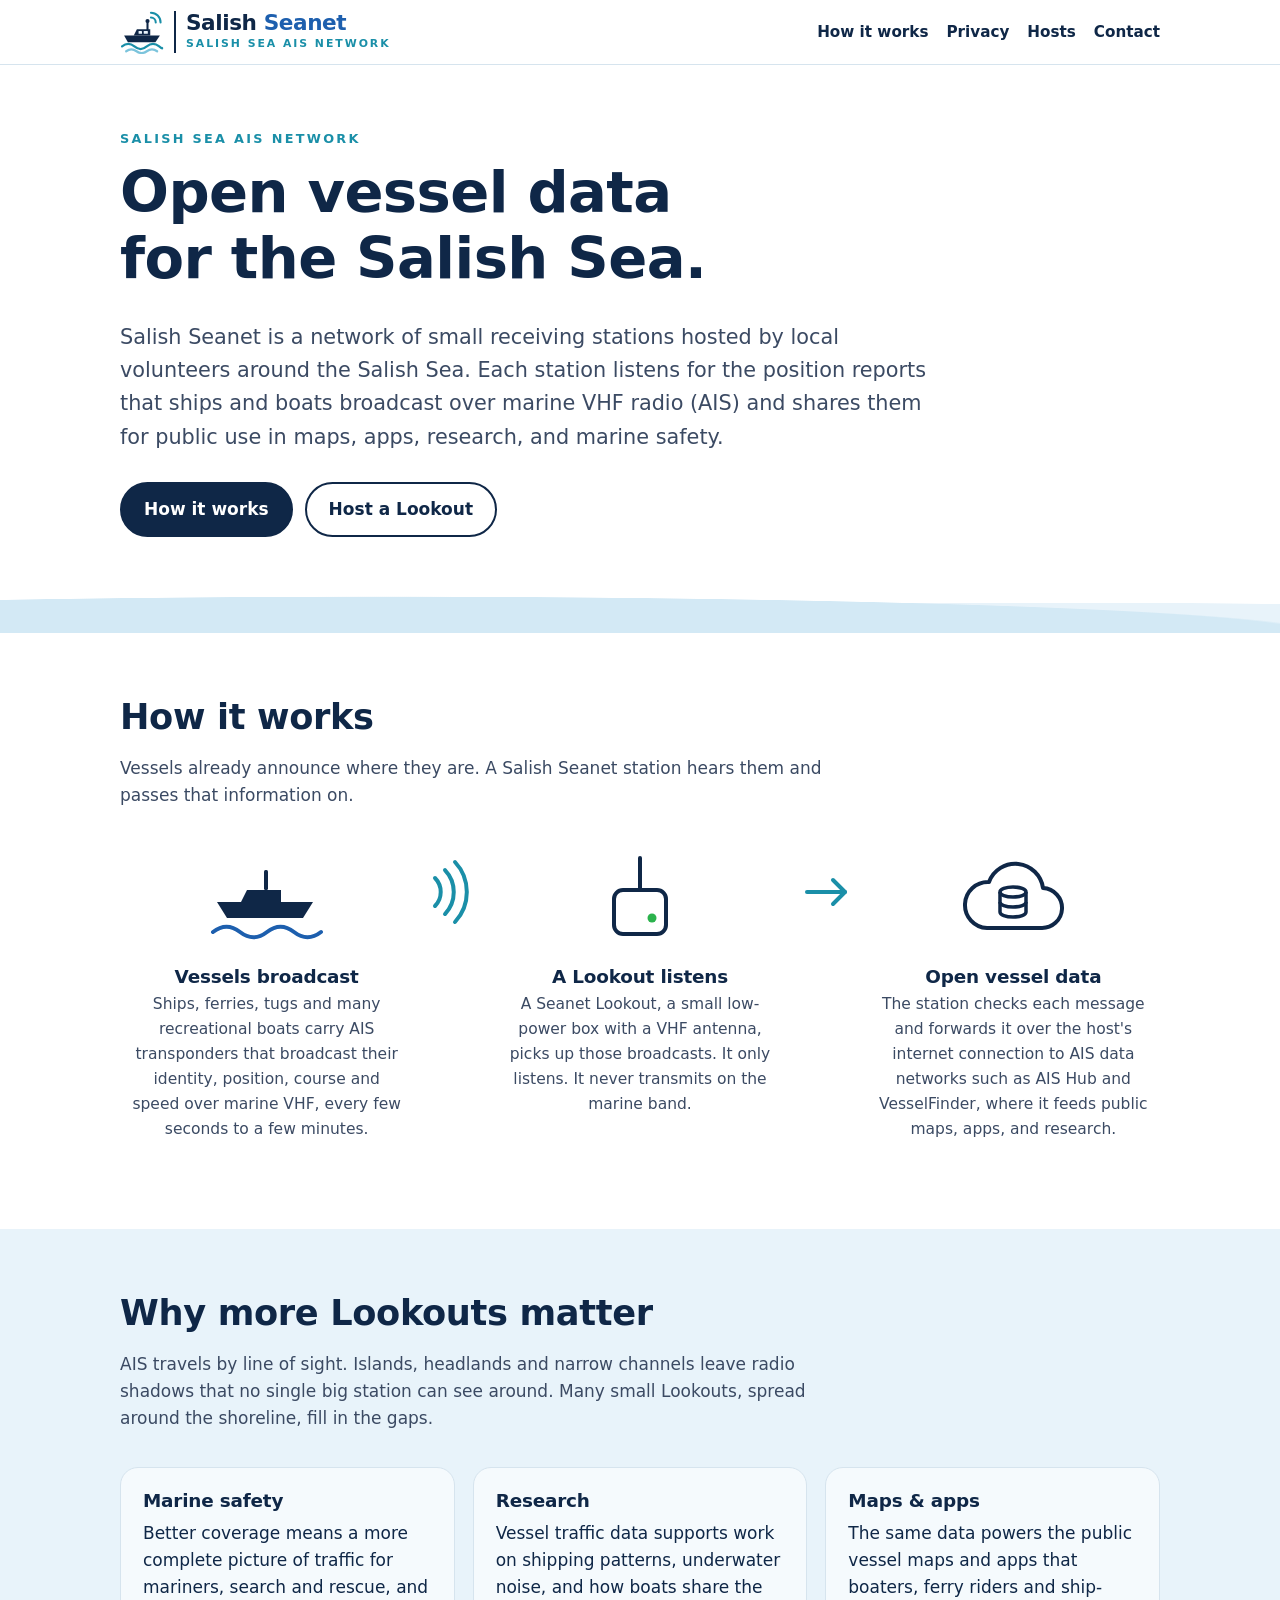
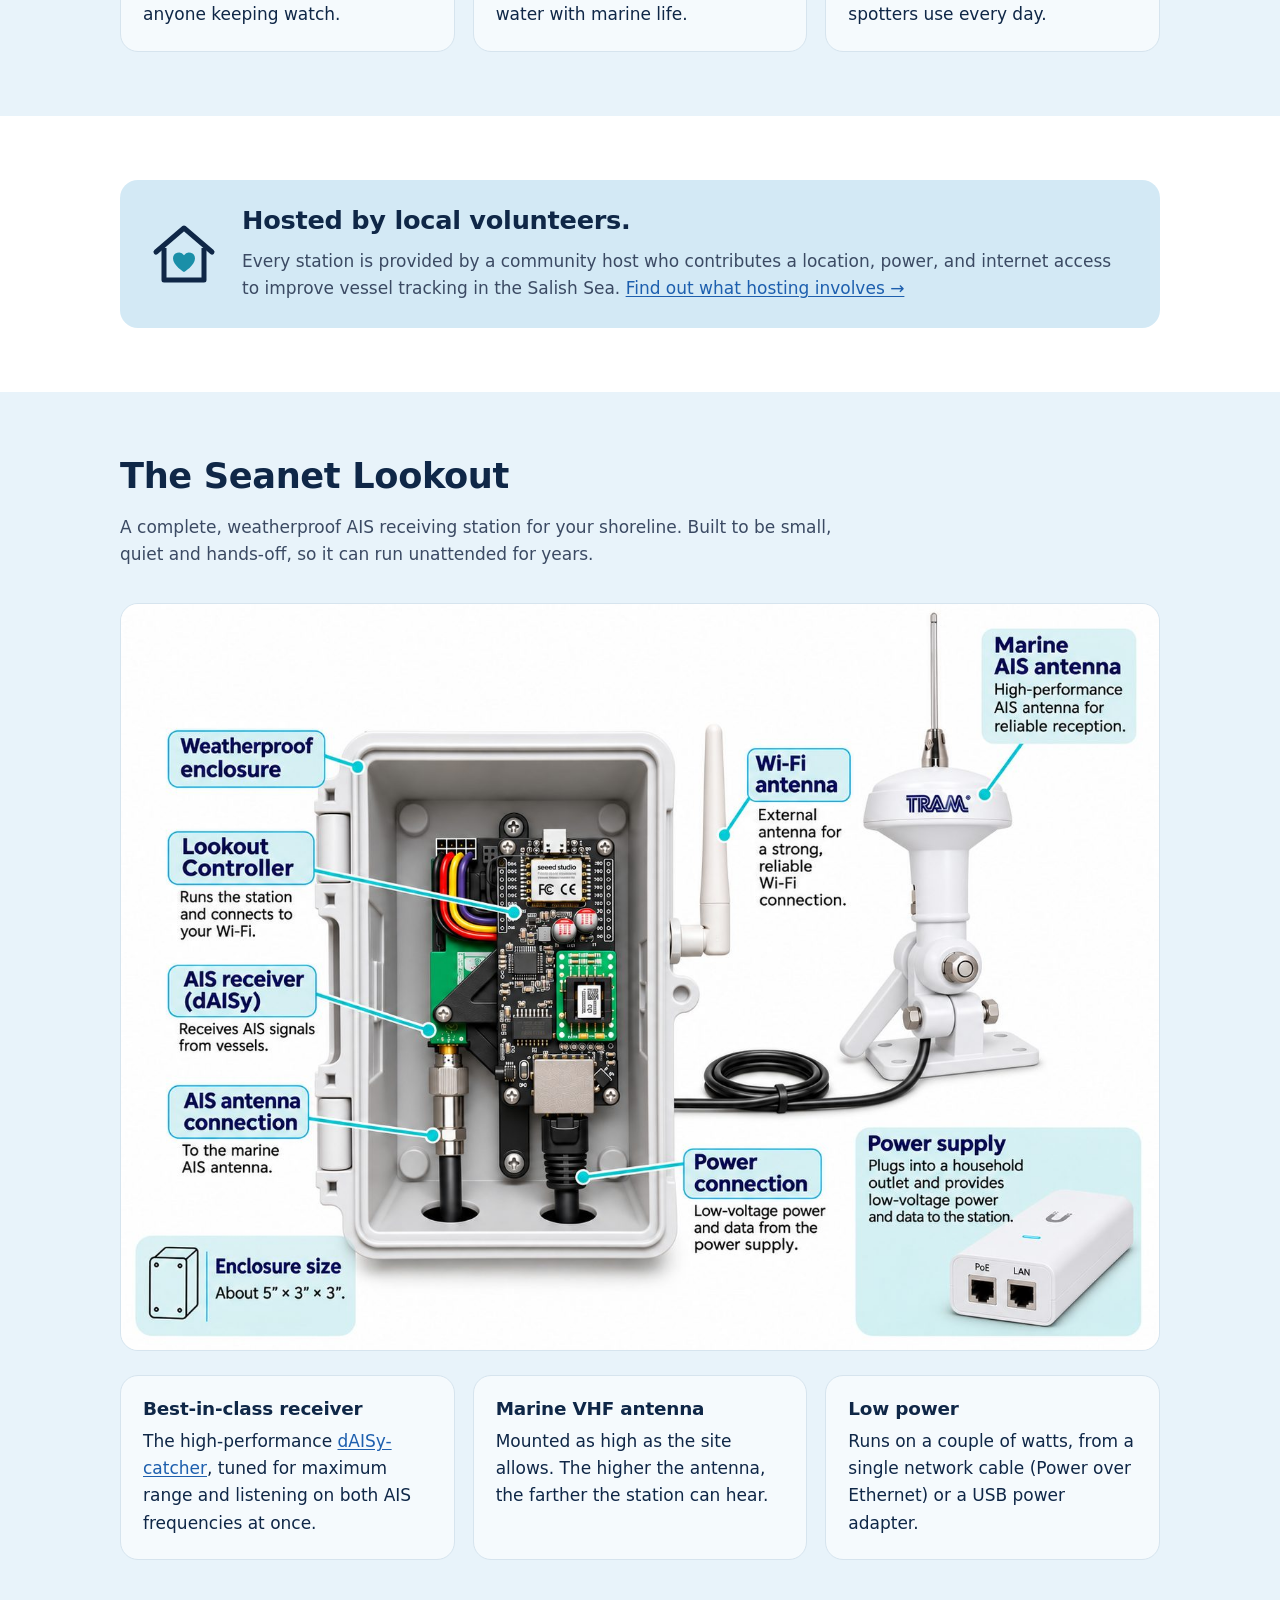
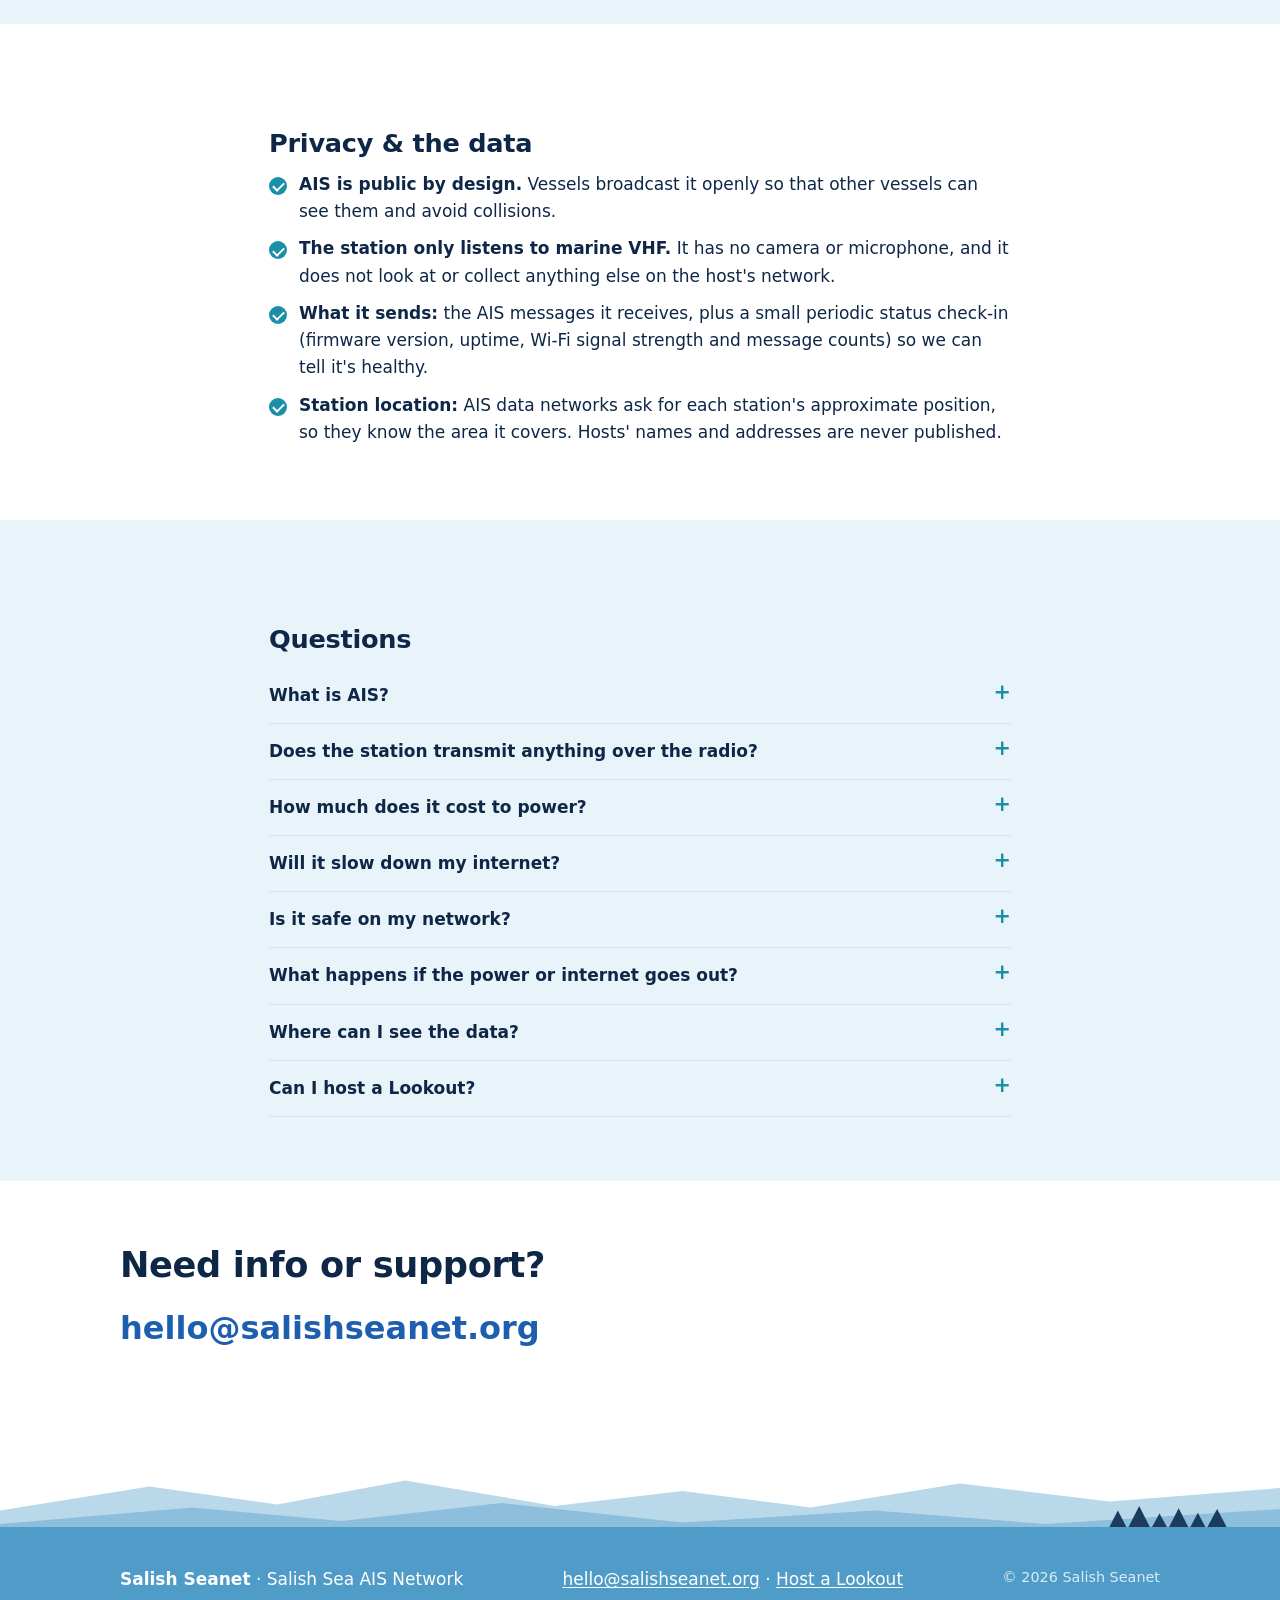
==== commit fca24799: "Publish site from source 761dae8+dirty" ====
--- a/index.html
+++ b/index.html
@@ -6,7 +6,7 @@
 <meta name="color-scheme" content="light dark">
 <meta name="theme-color" content="#0f2747">
 <link rel="icon" href="/assets/logo.svg" type="image/svg+xml">
-<link rel="stylesheet" href="/assets/style.css?v=f023664">
+<link rel="stylesheet" href="/assets/style.css?v=761dae8">
 <meta property="og:site_name" content="Salish Seanet">
 <meta property="og:image" content="https://www.salishseanet.org/assets/logo.svg">
 <title>Salish Seanet · Open vessel data for the Salish Sea</title>
@@ -246,7 +246,7 @@
   <div class="footer-body">
     <div class="wrap footer-row">
       <p><strong>Salish Seanet</strong> · Salish Sea AIS Network</p>
-      <p><a href="mailto:hello@salishseanet.org">hello@salishseanet.org</a> · <a href="/host/">Station hosts</a></p>
+      <p><a href="mailto:hello@salishseanet.org">hello@salishseanet.org</a> · <a href="/host/">Host a Lookout</a></p>
       <p class="fine">© 2026 Salish Seanet</p>
     </div>
   </div>
--- a/assets/style.css
+++ b/assets/style.css
@@ -148,3 +148,50 @@
 /* Hardware photo */
 .kit { margin: 0 0 24px; }
 .kit img { display: block; width: 100%; height: auto; border-radius: var(--radius); border: 1px solid var(--line); background: #fff; }
+
+/* What you get: the app (host page) */
+/* Phone frames at iPhone proportions: screen corners ~12% of the short side,
+   Dynamic Island 126x37pt, side buttons. Screens are real 2532x1170 shots. */
+.phone { --bez: 6px; --r: 30px; position: relative; padding: var(--bez); border-radius: var(--r); background: #08090b;
+  box-shadow: inset 0 0 0 1px #2a2d33, 0 0 0 1.5px #74797f, 0 0 0 3px #26292e, 0 18px 40px rgba(15, 39, 71, .25); }
+.screen { position: relative; overflow: hidden; border-radius: calc(var(--r) - var(--bez)); background: #000; }
+.screen img { display: block; width: 100%; height: auto; }
+.screen::after { content: ""; position: absolute; z-index: 1; background: #000; border-radius: 999px;
+  top: 1.3%; left: 50%; width: 32%; aspect-ratio: 126 / 37; transform: translateX(-50%); }
+.phone::before, .phone::after { content: ""; position: absolute; background: #4b5057; border-radius: 2px; }
+.phone::before { right: -6px; top: 27%; width: 3px; height: 12%; }                     /* power */
+.phone::after { left: -6px; top: 22%; width: 3px; height: 28px; box-shadow: 0 38px 0 #4b5057; }   /* volume pair */
+
+/* Look shot: iPhone landscape proportions, status bar inset as iOS does it */
+.phone-wide { --bez: 7px; --r: 38px; }
+.phone-wide .screen::after { content: none; }
+.phone-wide::before { right: auto; top: -6px; left: 27%; width: 12%; height: 3px; }   /* power, now on top */
+.phone-wide::after { left: 22%; top: auto; bottom: -6px; width: 40px; height: 3px; box-shadow: 54px 0 0 #4b5057; }
+.look { margin: 8px auto 56px; max-width: 560px; }
+.look figcaption { margin: 18px auto 0; max-width: 34em; text-align: center; font-size: 1.1rem; color: var(--ink-soft); }
+.perk { display: grid; grid-template-columns: 1fr auto; gap: 48px; align-items: center; max-width: 760px; margin: 0 auto; }
+.perk p { color: var(--ink-soft); }
+.perk .exclusive { color: var(--ink); margin: 0; }
+.stores { display: flex; gap: 12px; flex-wrap: wrap; margin-top: 22px; }
+.store { display: inline-flex; flex-direction: column; padding: 8px 18px; border-radius: 12px; background: var(--ink); color: var(--bg); font-weight: 700; line-height: 1.2; }
+.store small { font-weight: 500; font-size: .75rem; opacity: .75; }
+.phone-show { margin: 0; width: 200px; }
+.phone-show .screen { aspect-ratio: 1170 / 2532; }
+.phone-show .screen img { position: absolute; inset: 0; height: 100%; object-fit: cover; opacity: 0; transition: opacity .7s ease; }
+.phone-show .screen img.on { opacity: 1; }
+.dots { display: flex; justify-content: center; gap: 4px; margin-top: 10px; }
+.dots button { width: 22px; height: 22px; padding: 0; border: 0; background: none; cursor: pointer; }
+.dots button::before { content: ""; display: block; width: 8px; height: 8px; margin: auto; border-radius: 50%; background: var(--line); }
+.dots button.on::before { background: var(--teal); }
+@media (max-width: 760px) {
+  .phone-wide { --bez: 5px; --r: 25px; }
+  .perk { grid-template-columns: 1fr; gap: 28px; }
+  .phone-show { margin: 0 auto; }
+}
+
+/* Host page intro: text beside the hardware */
+.host-head { display: grid; grid-template-columns: 1fr 1fr; gap: 40px; align-items: center; }
+.deck { margin: 0; }
+.deck svg { display: block; width: 100%; height: auto; }
+.deck figcaption { margin-top: 10px; font-size: .9rem; color: var(--ink-soft); }
+@media (max-width: 860px) { .host-head { grid-template-columns: 1fr; gap: 24px; } }
